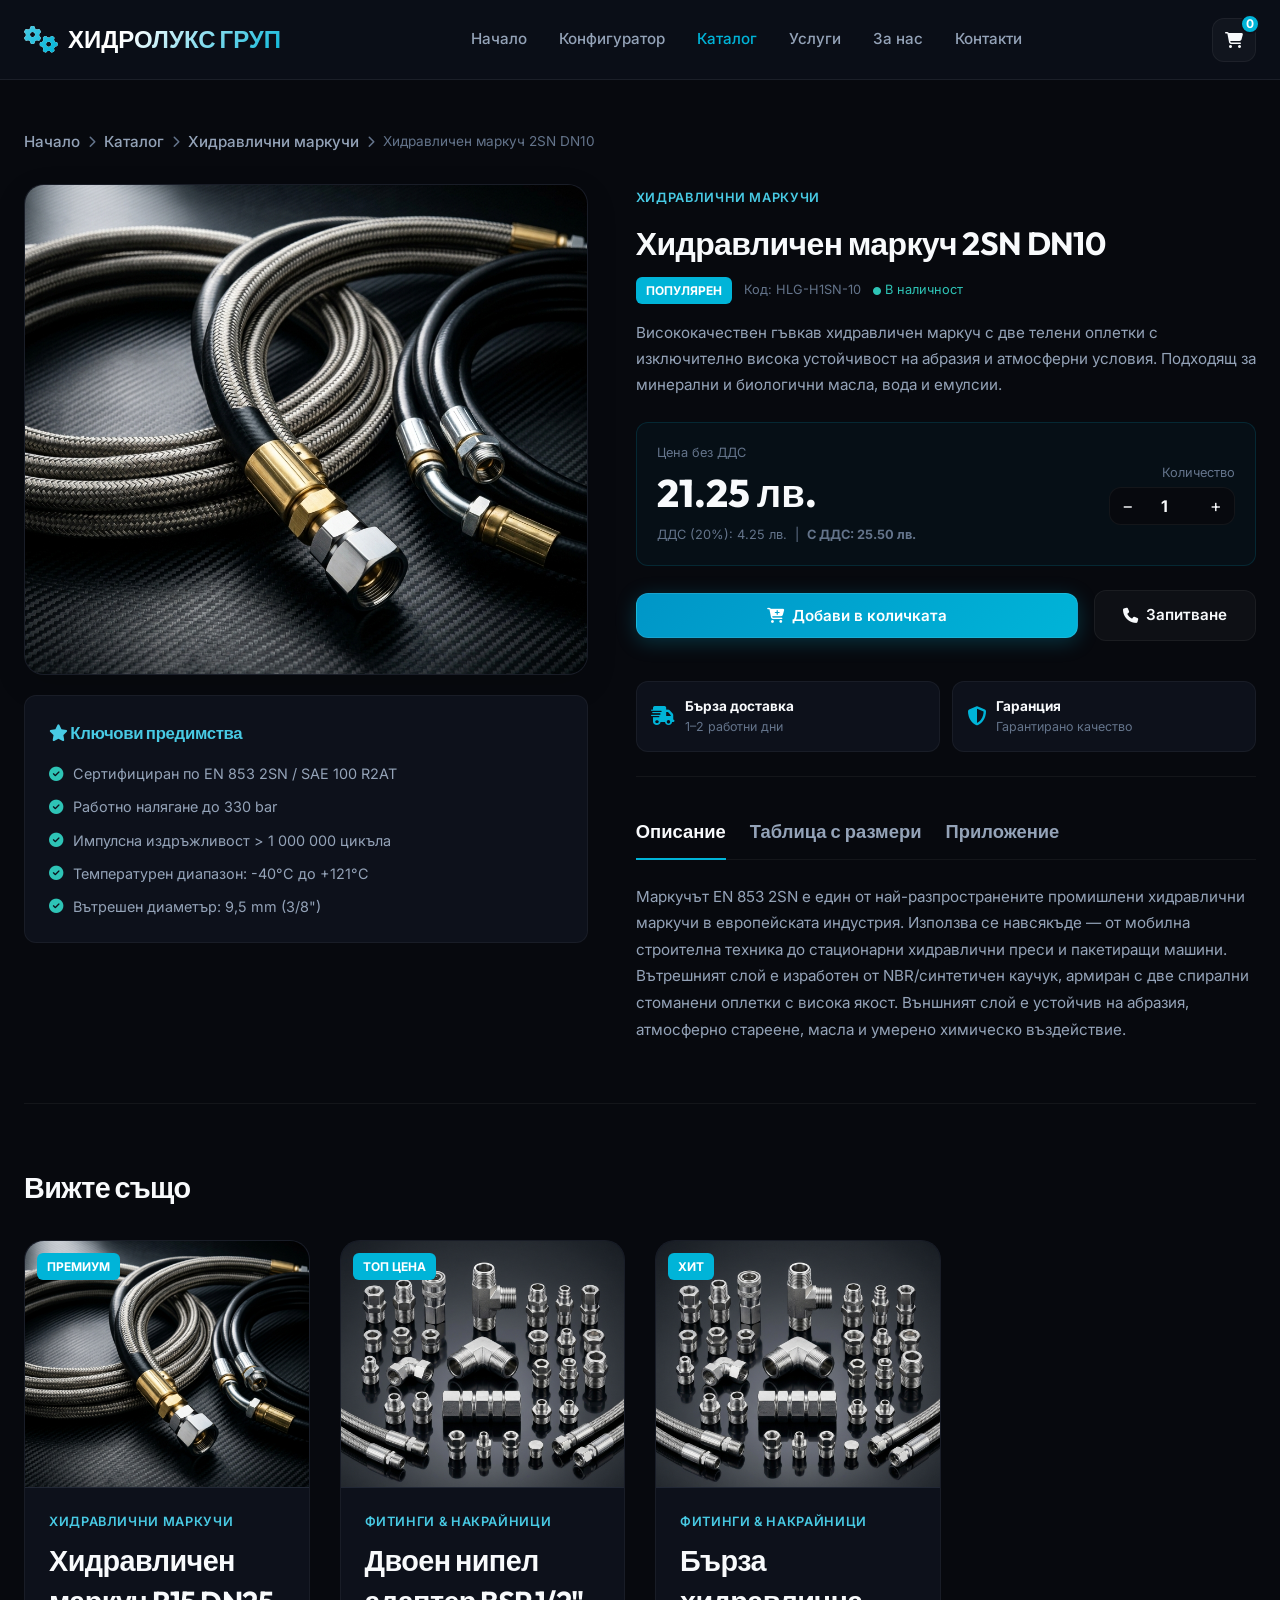
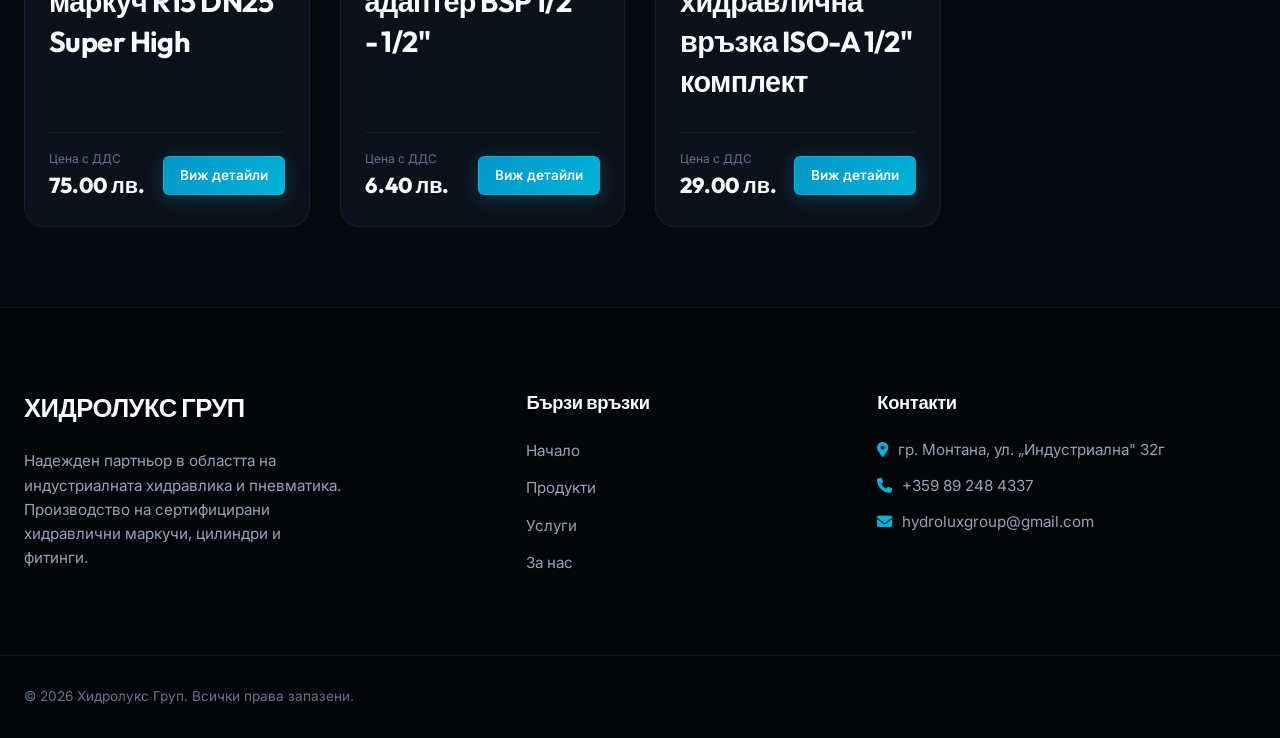
==== product-1.html @ 81173a2f "Initial commit - Hydrolux Group Dark Theme" ====
<!DOCTYPE html>
<html lang="bg">
<head>
  <meta charset="UTF-8">
  <meta name="viewport" content="width=device-width, initial-scale=1.0">
  <title>Хидравличен маркуч 2SN DN10 | Хидролукс Груп Монтана</title>
  <meta name="description" content="Висококачествен гъвкав хидравличен маркуч с две телени оплетки с изключително висока устойчивост на абразия и атмосферни условия. Подходящ за минерални и б">
  <link rel="stylesheet" href="https://cdnjs.cloudflare.com/ajax/libs/font-awesome/6.4.0/css/all.min.css">
  <link rel="stylesheet" href="style.css">
</head>
<body>

<!-- Header -->
<header id="main-header">
  <div class="container nav-container">
    <a href="index.html" class="logo">
      <i class="fa-solid fa-gears"></i>
      <span>ХИДРОЛУКС ГРУП</span>
    </a>
    <nav id="nav-links">
      
<a href="index.html">Начало</a>
<a href="index.html#configurator">Конфигуратор</a>
<a href="index.html#catalog" class="active">Каталог</a>
<a href="index.html#services">Услуги</a>
<a href="index.html#about">За нас</a>
<a href="index.html#contact">Контакти</a>

    </nav>
    <div class="nav-right">
      <a href="index.html#cart" class="cart-trigger" id="cart-btn" aria-label="Количка">
        <i class="fa-solid fa-cart-shopping"></i>
        <span class="cart-count" id="cart-count">0</span>
      </a>
      <div class="menu-toggle" id="menu-toggle"><i class="fa-solid fa-bars"></i></div>
    </div>
  </div>
</header>

<!-- Product Page -->
<main class="product-page-container">
  <div class="container">

    <!-- Breadcrumb -->
    <nav class="breadcrumb" aria-label="breadcrumb">
      <a href="index.html">Начало</a>
      <i class="fa-solid fa-chevron-right"></i>
      <a href="index.html#catalog">Каталог</a>
      <i class="fa-solid fa-chevron-right"></i>
      <a href="index.html#catalog">Хидравлични маркучи</a>
      <i class="fa-solid fa-chevron-right"></i>
      <span>Хидравличен маркуч 2SN DN10</span>
    </nav>

    <!-- Main product grid -->
    <div class="product-page-grid">

      <!-- LEFT: Gallery & Benefits -->
      <div class="product-gallery">
        <div class="product-gallery-main">
          <img src="assets/hoses.png" alt="Хидравличен маркуч 2SN DN10">
        </div>
        <div class="product-benefits">
          <h5><i class="fa-solid fa-star"></i> Ключови предимства</h5>
          <ul class="benefits-list">
            <li><i class="fa-solid fa-circle-check"></i> Сертифициран по EN 853 2SN / SAE 100 R2AT</li><li><i class="fa-solid fa-circle-check"></i> Работно налягане до 330 bar</li><li><i class="fa-solid fa-circle-check"></i> Импулсна издръжливост > 1 000 000 цикъла</li><li><i class="fa-solid fa-circle-check"></i> Температурен диапазон: -40°C до +121°C</li><li><i class="fa-solid fa-circle-check"></i> Вътрешен диаметър: 9,5 mm (3/8")</li>
          </ul>
        </div>
      </div>

      <!-- RIGHT: Info & Buy -->
      <div class="product-info-panel">
        <span class="product-category">Хидравлични маркучи</span>
        <h1 style="font-size:2rem; margin-top:8px; margin-bottom:8px;">Хидравличен маркуч 2SN DN10</h1>
        <div style="display:flex; align-items:center; gap:12px; margin-bottom:16px; flex-wrap:wrap;">
          <span class="product-tag" style="position:static;">Популярен</span>
          <span style="font-size:0.8rem; color:var(--text-muted);">Код: HLG-H1SN-10</span>
          <span style="font-size:0.8rem; color:var(--accent-success); display:flex; align-items:center; gap:4px;">
            <i class="fa-solid fa-circle" style="font-size:0.5rem;"></i> В наличност
          </span>
        </div>

        <p style="color:var(--text-secondary); font-size:0.95rem; line-height:1.7; margin-bottom:24px;">Висококачествен гъвкав хидравличен маркуч с две телени оплетки с изключително висока устойчивост на абразия и атмосферни условия. Подходящ за минерални и биологични масла, вода и емулсии.</p>

        <!-- Price block -->
        <div class="price-block">
          <div>
            <div style="font-size:0.8rem; color:var(--text-muted);">Цена без ДДС</div>
            <div style="font-size:2.4rem; font-family:var(--font-heading); font-weight:800;">21.25 лв.</div>
            <div style="font-size:0.8rem; color:var(--text-muted);">ДДС (20%): 4.25 лв. &nbsp;|&nbsp; <strong>С ДДС: 25.50 лв.</strong></div>
          </div>
          <div style="text-align:right;">
            <div style="font-size:0.8rem; color:var(--text-muted); margin-bottom:4px;">Количество</div>
            <div class="qty-control" style="display:flex; border:1px solid var(--border-color); border-radius:var(--radius-md); overflow:hidden; width:fit-content; margin-left:auto;">
              <span class="qty-btn" id="qty-minus" style="width:36px; height:36px; display:flex; align-items:center; justify-content:center; cursor:pointer; font-size:1.1rem;">−</span>
              <input type="number" id="page-qty-input" value="1" min="1" style="width:52px; text-align:center; border:none; outline:none; font-weight:700; font-size:1rem; background:transparent; color:var(--text-primary);">
              <span class="qty-btn" id="qty-plus" style="width:36px; height:36px; display:flex; align-items:center; justify-content:center; cursor:pointer; font-size:1.1rem;">+</span>
            </div>
          </div>
        </div>

        <!-- Buy buttons -->
        <div class="buy-actions">
          <button class="btn btn-primary" style="flex:1;" id="add-to-cart-btn">
            <i class="fa-solid fa-cart-plus"></i> Добави в количката
          </button>
          <a href="index.html#contact" class="btn btn-secondary">
            <i class="fa-solid fa-phone"></i> Запитване
          </a>
        </div>

        <!-- Delivery info -->
        <div style="display:grid; grid-template-columns:1fr 1fr; gap:12px; margin-bottom:24px;">
          <div style="background:var(--bg-secondary); border:1px solid var(--border-color); border-radius:var(--radius-md); padding:14px; display:flex; gap:10px; align-items:center;">
            <i class="fa-solid fa-truck-fast" style="color:var(--accent-primary); font-size:1.2rem;"></i>
            <div>
              <div style="font-weight:700; font-size:0.85rem;">Бърза доставка</div>
              <div style="font-size:0.78rem; color:var(--text-muted);">1–2 работни дни</div>
            </div>
          </div>
          <div style="background:var(--bg-secondary); border:1px solid var(--border-color); border-radius:var(--radius-md); padding:14px; display:flex; gap:10px; align-items:center;">
            <i class="fa-solid fa-shield-halved" style="color:var(--accent-primary); font-size:1.2rem;"></i>
            <div>
              <div style="font-weight:700; font-size:0.85rem;">Гаранция</div>
              <div style="font-size:0.78rem; color:var(--text-muted);">Гарантирано качество</div>
            </div>
          </div>
        </div>

        <!-- Tab section: Description / Dimensions / Compatibility -->
        <div class="product-tab-section">
          <div class="tab-headers">
            <span class="tab-header active" data-tab="desc">Описание</span>
            <span class="tab-header" data-tab="dims">Таблица с размери</span>
            <span class="tab-header" data-tab="compat">Приложение</span>
          </div>

          <div class="tab-panel" id="tab-desc">
            <p style="color:var(--text-secondary); font-size:0.95rem; line-height:1.75;">Маркучът EN 853 2SN е един от най-разпространените промишлени хидравлични маркучи в европейската индустрия. Използва се навсякъде — от мобилна строителна техника до стационарни хидравлични преси и пакетиращи машини. Вътрешният слой е изработен от NBR/синтетичен каучук, армиран с две спирални стоманени оплетки с висока якост. Външният слой е устойчив на абразия, атмосферно стареене, масла и умерено химическо въздействие.</p>
          </div>

          <div class="tab-panel" id="tab-dims" style="display:none;">
            <p style="color:var(--text-muted); font-size:0.85rem; margin-bottom:12px;">
              <i class="fa-solid fa-circle-info" style="color:var(--accent-primary);"></i>
              Кликнете върху ред от таблицата, за да го маркирате. Данните са съгласно стандартите на производителя.
            </p>
            <div class="tech-table-container">
              <table class="tech-table">
                <thead>
                  <tr><th>DN</th><th>Вътр. Ø (mm)</th><th>Външен Ø (mm)</th><th>Раб. налягане (bar)</th><th>Разруш. налягане (bar)</th><th>Ог. радиус (mm)</th><th>Тегло (kg/m)</th></tr>
                </thead>
                <tbody>
                  <tr><td>DN 6</td><td>6,4</td><td>14,2</td><td>275</td><td>1 100</td><td>100</td><td>0,28</td></tr><tr><td>DN 8</td><td>7,9</td><td>15,6</td><td>250</td><td>1 000</td><td>115</td><td>0,32</td></tr><tr><td>DN 10</td><td>9,5</td><td>17,4</td><td>330</td><td>1 320</td><td>130</td><td>0,38</td></tr><tr><td>DN 12</td><td>12,7</td><td>20,5</td><td>275</td><td>1 100</td><td>180</td><td>0,49</td></tr><tr><td>DN 16</td><td>15,9</td><td>24,4</td><td>215</td><td>860</td><td>240</td><td>0,63</td></tr><tr><td>DN 19</td><td>19,0</td><td>27,7</td><td>165</td><td>660</td><td>300</td><td>0,80</td></tr><tr><td>DN 25</td><td>25,4</td><td>34,9</td><td>130</td><td>520</td><td>420</td><td>1,14</td></tr>
                </tbody>
              </table>
            </div>
            <p style="font-size:0.8rem; color:var(--text-muted); margin-top:8px;">
              * Всички размери са номинални. При поръчки над стандартни размери, моля свържете се с нас.
            </p>
          </div>

          <div class="tab-panel" id="tab-compat" style="display:none;">
            <div style="display:grid; grid-template-columns:1fr 1fr; gap:16px;">
              <div style="background:var(--bg-secondary); border:1px solid var(--border-color); border-radius:var(--radius-md); padding:20px;">
                <h5 style="margin-bottom:12px; display:flex; align-items:center; gap:8px; color:var(--accent-secondary);">
                  <i class="fa-solid fa-industry"></i> Индустриално приложение
                </h5>
                <ul style="list-style:none; display:flex; flex-direction:column; gap:8px; font-size:0.85rem; color:var(--text-secondary);">
                  <li><i class="fa-solid fa-check" style="color:var(--accent-success); margin-right:6px;"></i> Хидравлични преси и щанци</li>
                  <li><i class="fa-solid fa-check" style="color:var(--accent-success); margin-right:6px;"></i> Строителна и земеделска техника</li>
                  <li><i class="fa-solid fa-check" style="color:var(--accent-success); margin-right:6px;"></i> Мобилни хидравлични агрегати</li>
                  <li><i class="fa-solid fa-check" style="color:var(--accent-success); margin-right:6px;"></i> Минна и сондажна техника</li>
                </ul>
              </div>
              <div style="background:var(--bg-secondary); border:1px solid var(--border-color); border-radius:var(--radius-md); padding:20px;">
                <h5 style="margin-bottom:12px; display:flex; align-items:center; gap:8px; color:var(--accent-secondary);">
                  <i class="fa-solid fa-flask"></i> Съвместими течности
                </h5>
                <ul style="list-style:none; display:flex; flex-direction:column; gap:8px; font-size:0.85rem; color:var(--text-secondary);">
                  <li><i class="fa-solid fa-check" style="color:var(--accent-success); margin-right:6px;"></i> Минерални масла (HLP, HM)</li>
                  <li><i class="fa-solid fa-check" style="color:var(--accent-success); margin-right:6px;"></i> Биологично разградими масла (HETG)</li>
                  <li><i class="fa-solid fa-check" style="color:var(--accent-success); margin-right:6px;"></i> Воден глицол (HFC)</li>
                  <li><i class="fa-solid fa-check" style="color:var(--accent-success); margin-right:6px;"></i> Водни емулсии (HFA, HFB)</li>
                </ul>
              </div>
            </div>
          </div>
        </div>
      </div>
    </div>

    <!-- Related Products -->
    <div class="related-products-section">
      <h3>Вижте също</h3>
      <div class="products-grid" style="grid-template-columns:repeat(auto-fill,minmax(280px,1fr));">
        
<div class="product-card">
  <div class="product-image-container">
    <img src="assets/hoses.png" alt="Хидравличен маркуч R15 DN25 Super High">
    <span class="product-tag">Премиум</span>
  </div>
  <div class="product-details">
    <span class="product-category">Хидравлични маркучи</span>
    <h3 class="product-title">Хидравличен маркуч R15 DN25 Super High</h3>
    <div class="product-footer">
      <div class="product-price-block">
        <span class="product-price-label">Цена с ДДС</span>
        <span class="product-price">75.00 лв.</span>
      </div>
      <a href="product-2.html" class="btn btn-primary btn-sm">Виж детайли</a>
    </div>
  </div>
</div>
<div class="product-card">
  <div class="product-image-container">
    <img src="assets/fittings.png" alt="Двоен нипел адаптер BSP 1/2" - 1/2"">
    <span class="product-tag">Топ цена</span>
  </div>
  <div class="product-details">
    <span class="product-category">Фитинги & Накрайници</span>
    <h3 class="product-title">Двоен нипел адаптер BSP 1/2" - 1/2"</h3>
    <div class="product-footer">
      <div class="product-price-block">
        <span class="product-price-label">Цена с ДДС</span>
        <span class="product-price">6.40 лв.</span>
      </div>
      <a href="product-7.html" class="btn btn-primary btn-sm">Виж детайли</a>
    </div>
  </div>
</div>
<div class="product-card">
  <div class="product-image-container">
    <img src="assets/fittings.png" alt="Бърза хидравлична връзка ISO-A 1/2" комплект">
    <span class="product-tag">Хит</span>
  </div>
  <div class="product-details">
    <span class="product-category">Фитинги & Накрайници</span>
    <h3 class="product-title">Бърза хидравлична връзка ISO-A 1/2" комплект</h3>
    <div class="product-footer">
      <div class="product-price-block">
        <span class="product-price-label">Цена с ДДС</span>
        <span class="product-price">29.00 лв.</span>
      </div>
      <a href="product-8.html" class="btn btn-primary btn-sm">Виж детайли</a>
    </div>
  </div>
</div>
      </div>
    </div>

  </div><!-- /container -->
</main>

<!-- Footer -->
<footer>
  <div class="container footer-grid">
    <div class="footer-brand">
      <h3>ХИДРОЛУКС ГРУП</h3>
      <p>Надежден партньор в областта на индустриалната хидравлика и пневматика. Производство на сертифицирани хидравлични маркучи, цилиндри и фитинги.</p>
    </div>
    <div class="footer-links">
      <h4>Бързи връзки</h4>
      <ul>
        <li><a href="index.html">Начало</a></li>
        <li><a href="index.html#catalog">Продукти</a></li>
        <li><a href="index.html#services">Услуги</a></li>
        <li><a href="index.html#about">За нас</a></li>
      </ul>
    </div>
    <div class="footer-contact">
      <h4>Контакти</h4>
      <ul>
        <li><i class="fa-solid fa-location-dot"></i> гр. Монтана, ул. „Индустриална" 32г</li>
        <li><i class="fa-solid fa-phone"></i> +359 89 248 4337</li>
        <li><i class="fa-solid fa-envelope"></i> hydroluxgroup@gmail.com</li>
      </ul>
    </div>
  </div>
  <div class="container footer-bottom">
    <p>&copy; 2026 Хидролукс Груп. Всички права запазени.</p>
  </div>
</footer>

<script>
  // Inline product data for this page
  var PAGE_PRODUCT = {"id": 1, "title": "Хидравличен маркуч 2SN DN10", "category": "hoses", "categoryName": "Хидравлични маркучи", "price": 25.5, "image": "assets/hoses.png", "specs": {"DN": "DN 6", "Вътр. Ø (mm)": "6,4", "Външен Ø (mm)": "14,2", "Раб. налягане (bar)": "275", "Разруш. налягане (bar)": "1 100", "Ог. радиус (mm)": "100", "Тегло (kg/m)": "0,28"}, "description": "Висококачествен гъвкав хидравличен маркуч с две телени оплетки с изключително висока устойчивост на абразия и атмосферни условия. Подходящ за минерални и биологични масла, вода и емулсии."};
</script>
<script src="product-page.js"></script>
<script>
  document.getElementById('add-to-cart-btn').addEventListener('click', function() {
    var qty = parseInt(document.getElementById('page-qty-input').value, 10) || 1;
    addPageProductToCart(PAGE_PRODUCT, qty);
  });
</script>
</body>
</html>
---- style.css ----
@import url('https://fonts.googleapis.com/css2?family=Inter:wght@300;400;500;600;700&family=Outfit:wght@400;500;600;700;800&display=swap');

:root {
    /* Color Palette */
    --bg-primary: #07090e;
    --bg-secondary: #0d111b;
    --bg-tertiary: #151b2a;
    --bg-darker: #040508;
    
    --accent-primary: #00b4d8;
    --accent-secondary: #48cae4;
    --accent-hover: #0096c7;
    --accent-glow: rgba(0, 180, 216, 0.3);
    --accent-neon: #00f0ff;
    
    --accent-amber: #ffb703;
    --accent-amber-glow: rgba(255, 183, 3, 0.2);
    --accent-success: #2ec4b6;
    --accent-success-glow: rgba(46, 196, 182, 0.2);
    --accent-danger: #e63946;
    
    --text-primary: #f8fafc;
    --text-secondary: #94a3b8;
    --text-muted: #64748b;
    --text-dark: #0f172a;
    
    --border-color: rgba(255, 255, 255, 0.05);
    --border-highlight: rgba(0, 180, 216, 0.15);
    --border-amber-highlight: rgba(255, 183, 3, 0.25);
    
    --glass-bg: rgba(13, 17, 27, 0.75);
    --glass-border: rgba(255, 255, 255, 0.07);
    --glass-shadow: 0 8px 32px 0 rgba(0, 0, 0, 0.37);
    
    --radius-sm: 6px;
    --radius-md: 12px;
    --radius-lg: 20px;
    --radius-full: 9999px;
    
    --transition-fast: 0.2s cubic-bezier(0.4, 0, 0.2, 1);
    --transition-normal: 0.3s cubic-bezier(0.4, 0, 0.2, 1);
    --transition-slow: 0.5s cubic-bezier(0.4, 0, 0.2, 1);
    
    --font-heading: 'Outfit', sans-serif;
    --font-body: 'Inter', sans-serif;
}

/* Base Styles */
* {
    margin: 0;
    padding: 0;
    box-sizing: border-box;
    scroll-behavior: smooth;
}

body {
    background-color: var(--bg-primary);
    color: var(--text-primary);
    font-family: var(--font-body);
    line-height: 1.6;
    overflow-x: hidden;
}

.glowing-element {
    animation: pulseGlow 3s infinite;
}

/* Product Page & Tech Table Styles */
.product-page-container {
    padding-top: 130px;
    padding-bottom: 80px;
}

.breadcrumb {
    display: flex;
    align-items: center;
    gap: 8px;
    font-size: 0.85rem;
    color: var(--text-muted);
    margin-bottom: 30px;
}

.breadcrumb a:hover {
    color: var(--accent-primary);
}

.breadcrumb i {
    font-size: 0.75rem;
}

.product-page-grid {
    display: grid;
    grid-template-columns: 1fr 1.1fr;
    gap: 48px;
    margin-bottom: 60px;
}

.product-gallery {
    position: sticky;
    top: 110px;
    height: fit-content;
}

.product-gallery-main {
    border-radius: var(--radius-lg);
    border: 1px solid var(--border-color);
    overflow: hidden;
    aspect-ratio: 1.15;
    background: var(--bg-secondary);
    margin-bottom: 20px;
    box-shadow: 0 10px 30px rgba(0,0,0,0.15);
}

.product-gallery-main img {
    width: 100%;
    height: 100%;
    object-fit: cover;
}

.product-benefits {
    background: var(--bg-secondary);
    border: 1px solid var(--border-color);
    border-radius: var(--radius-md);
    padding: 24px;
}

.product-benefits h5 {
    font-size: 1.05rem;
    margin-bottom: 16px;
    color: var(--accent-secondary);
}

.benefits-list {
    list-style: none;
    display: flex;
    flex-direction: column;
    gap: 10px;
}

.benefits-list li {
    font-size: 0.9rem;
    color: var(--text-secondary);
    display: flex;
    align-items: center;
    gap: 10px;
}

.benefits-list li i {
    color: var(--accent-success);
}

.product-info-panel h2 {
    font-size: 2.2rem;
    margin-bottom: 12px;
}

.product-info-panel .price-block {
    background: rgba(0, 180, 216, 0.04);
    border: 1px solid var(--border-highlight);
    border-radius: var(--radius-md);
    padding: 20px;
    margin: 24px 0;
    display: flex;
    justify-content: space-between;
    align-items: center;
}

.buy-actions {
    display: flex;
    gap: 16px;
    align-items: center;
    margin-bottom: 40px;
}

.product-tab-section {
    border-top: 1px solid var(--border-color);
    padding-top: 40px;
}

.tab-headers {
    display: flex;
    gap: 24px;
    border-bottom: 1px solid var(--border-color);
    padding-bottom: 12px;
    margin-bottom: 24px;
}

.tab-header {
    font-size: 1.15rem;
    font-family: var(--font-heading);
    font-weight: 700;
    cursor: pointer;
    position: relative;
    color: var(--text-secondary);
}

.tab-header.active {
    color: var(--text-primary);
}

.tab-header.active::after {
    content: '';
    position: absolute;
    bottom: -13px;
    left: 0;
    width: 100%;
    height: 2px;
    background: var(--accent-primary);
}

.tech-table-container {
    overflow-x: auto;
    background: var(--bg-secondary);
    border: 1px solid var(--border-color);
    border-radius: var(--radius-md);
    margin: 24px 0;
}

.tech-table {
    width: 100%;
    border-collapse: collapse;
    font-size: 0.9rem;
    text-align: left;
}

.tech-table th, .tech-table td {
    padding: 14px 18px;
    border-bottom: 1px solid var(--border-color);
}

.tech-table th {
    background: rgba(255,255,255,0.02);
    font-weight: 600;
    color: var(--accent-secondary);
}

.tech-table tr:last-child td {
    border-bottom: none;
}

.tech-table tr:hover td {
    background: rgba(255,255,255,0.01);
}

.tech-table tr.selected td {
    background: rgba(0, 180, 216, 0.05);
    color: var(--text-primary);
}

.related-products-section {
    border-top: 1px solid var(--border-color);
    padding-top: 60px;
    margin-top: 60px;
}

.related-products-section h3 {
    font-size: 1.8rem;
    margin-bottom: 30px;
}

@media (max-width: 992px) {
    .product-page-grid {
        grid-template-columns: 1fr;
        gap: 40px;
    }
    .product-gallery {
        position: static;
    }
}

h1, h2, h3, h4, h5, h6 {
    font-family: var(--font-heading);
    font-weight: 700;
    letter-spacing: -0.02em;
    color: var(--text-primary);
}

a {
    color: inherit;
    text-decoration: none;
    transition: var(--transition-fast);
}

input, select, textarea, button {
    font-family: inherit;
    color: inherit;
    background: transparent;
    border: none;
    outline: none;
}

/* Custom Scrollbar */
::-webkit-scrollbar {
    width: 8px;
    height: 8px;
}
::-webkit-scrollbar-track {
    background: var(--bg-primary);
}
::-webkit-scrollbar-thumb {
    background: var(--bg-tertiary);
    border-radius: var(--radius-full);
    border: 2px solid var(--bg-primary);
}
::-webkit-scrollbar-thumb:hover {
    background: var(--accent-primary);
}

/* Layout Utilities */
.container {
    width: 100%;
    max-width: 1280px;
    margin: 0 auto;
    padding: 0 24px;
}

.section-padding {
    padding: 100px 0;
}

@media (max-width: 768px) {
    .section-padding {
        padding: 60px 0;
    }
}

.gradient-text {
    background: linear-gradient(135deg, #ffffff 30%, var(--accent-secondary) 100%);
    -webkit-background-clip: text;
    -webkit-text-fill-color: transparent;
}

.cyan-glow-text {
    text-shadow: 0 0 15px rgba(0, 180, 216, 0.4);
}

/* Buttons */
.btn {
    display: inline-flex;
    align-items: center;
    justify-content: center;
    gap: 8px;
    padding: 12px 28px;
    font-weight: 600;
    font-size: 0.95rem;
    border-radius: var(--radius-md);
    cursor: pointer;
    transition: var(--transition-normal);
    position: relative;
    overflow: hidden;
}

.btn-primary {
    background: linear-gradient(135deg, var(--accent-hover) 0%, var(--accent-primary) 100%);
    color: white;
    box-shadow: 0 4px 20px rgba(0, 180, 216, 0.25);
    border: 1px solid rgba(255, 255, 255, 0.1);
}

.btn-primary::before {
    content: '';
    position: absolute;
    top: 0;
    left: -100%;
    width: 100%;
    height: 100%;
    background: linear-gradient(90deg, transparent, rgba(255, 255, 255, 0.2), transparent);
    transition: 0.5s;
}

.btn-primary:hover::before {
    left: 100%;
}

.btn-primary:hover {
    transform: translateY(-2px);
    box-shadow: 0 6px 25px var(--accent-glow);
    background: linear-gradient(135deg, var(--accent-primary) 0%, var(--accent-secondary) 100%);
}

.btn-secondary {
    background: rgba(255, 255, 255, 0.03);
    color: var(--text-primary);
    border: 1px solid var(--border-color);
}

.btn-secondary:hover {
    background: rgba(255, 255, 255, 0.07);
    border-color: var(--accent-primary);
    transform: translateY(-2px);
}

.btn-accent {
    background: linear-gradient(135deg, #f39c12 0%, var(--accent-amber) 100%);
    color: var(--bg-primary);
    box-shadow: 0 4px 20px var(--accent-amber-glow);
    font-weight: 700;
}

.btn-accent:hover {
    transform: translateY(-2px);
    box-shadow: 0 6px 25px rgba(255, 183, 3, 0.35);
    filter: brightness(1.1);
}

.btn-sm {
    padding: 8px 16px;
    font-size: 0.85rem;
    border-radius: var(--radius-sm);
}

.btn-icon-only {
    padding: 10px;
    border-radius: var(--radius-md);
}

/* Header & Navigation */
header {
    position: fixed;
    top: 0;
    left: 0;
    width: 100%;
    height: 80px;
    z-index: 100;
    background: var(--glass-bg);
    backdrop-filter: blur(12px);
    -webkit-backdrop-filter: blur(12px);
    border-bottom: 1px solid var(--glass-border);
    display: flex;
    align-items: center;
    transition: var(--transition-normal);
}

header.scrolled {
    height: 70px;
    background: rgba(4, 5, 8, 0.95);
    box-shadow: 0 10px 30px rgba(0,0,0,0.5);
}

.nav-container {
    display: flex;
    align-items: center;
    justify-content: space-between;
    width: 100%;
}

.logo {
    display: flex;
    align-items: center;
    gap: 10px;
    font-family: var(--font-heading);
    font-size: 1.5rem;
    font-weight: 800;
    background: linear-gradient(135deg, #ffffff 40%, var(--accent-primary) 100%);
    -webkit-background-clip: text;
    -webkit-text-fill-color: transparent;
}

.logo i {
    font-size: 1.7rem;
    background: linear-gradient(135deg, var(--accent-secondary) 0%, var(--accent-primary) 100%);
    -webkit-background-clip: text;
    -webkit-text-fill-color: transparent;
}

nav {
    display: flex;
    align-items: center;
    gap: 32px;
}

nav a {
    font-weight: 500;
    font-size: 0.95rem;
    color: var(--text-secondary);
}

nav a:hover, nav a.active {
    color: var(--accent-primary);
}

.nav-right {
    display: flex;
    align-items: center;
    gap: 20px;
}

.cart-trigger {
    position: relative;
    background: rgba(255, 255, 255, 0.03);
    border: 1px solid var(--border-color);
    width: 44px;
    height: 44px;
    border-radius: var(--radius-md);
    display: flex;
    align-items: center;
    justify-content: center;
    cursor: pointer;
    transition: var(--transition-fast);
}

.cart-trigger:hover {
    border-color: var(--accent-primary);
    background: rgba(0, 180, 216, 0.05);
    color: var(--accent-primary);
}

.cart-count {
    position: absolute;
    top: -5px;
    right: -5px;
    background: var(--accent-primary);
    color: white;
    font-size: 0.75rem;
    font-weight: 700;
    width: 20px;
    height: 20px;
    border-radius: var(--radius-full);
    display: flex;
    align-items: center;
    justify-content: center;
    border: 2px solid var(--bg-secondary);
}

.menu-toggle {
    display: none;
    font-size: 1.5rem;
    cursor: pointer;
}

/* Hero Section */
.hero {
    position: relative;
    padding-top: 160px;
    padding-bottom: 120px;
    min-height: 95vh;
    display: flex;
    align-items: center;
    overflow: hidden;
}

.hero::after {
    content: '';
    position: absolute;
    bottom: 0;
    left: 0;
    width: 100%;
    height: 150px;
    background: linear-gradient(to top, var(--bg-primary) 0%, transparent 100%);
    pointer-events: none;
}

.hero-grid {
    display: grid;
    grid-template-columns: 1.1fr 0.9fr;
    gap: 48px;
    align-items: center;
}

.hero-content {
    z-index: 10;
}

.badge-new {
    display: inline-flex;
    align-items: center;
    gap: 6px;
    background: rgba(0, 180, 216, 0.1);
    color: var(--accent-primary);
    border: 1px solid var(--border-highlight);
    padding: 6px 16px;
    border-radius: var(--radius-full);
    font-size: 0.85rem;
    font-weight: 600;
    margin-bottom: 24px;
    text-transform: uppercase;
    letter-spacing: 0.05em;
}

.hero h1 {
    font-size: 3.5rem;
    line-height: 1.15;
    margin-bottom: 24px;
}

.hero p {
    font-size: 1.15rem;
    color: var(--text-secondary);
    margin-bottom: 40px;
    max-width: 580px;
}

.hero-actions {
    display: flex;
    gap: 16px;
    flex-wrap: wrap;
}

.hero-stats {
    display: flex;
    gap: 40px;
    margin-top: 56px;
    border-top: 1px solid var(--border-color);
    padding-top: 32px;
}

.stat-item h3 {
    font-size: 2rem;
    color: var(--accent-primary);
    margin-bottom: 4px;
}

.stat-item p {
    font-size: 0.9rem;
    color: var(--text-muted);
    margin: 0;
}

.hero-visual {
    position: relative;
    display: flex;
    justify-content: center;
    align-items: center;
}

.hero-image-wrapper {
    position: relative;
    width: 100%;
    max-width: 500px;
    aspect-ratio: 1;
    border-radius: var(--radius-lg);
    overflow: hidden;
    border: 1px solid var(--border-highlight);
    box-shadow: 0 20px 40px rgba(0, 0, 0, 0.4), 0 0 40px rgba(0, 180, 216, 0.15);
}

.hero-image-wrapper img {
    width: 100%;
    height: 100%;
    object-fit: cover;
    transform: scale(1.02);
    transition: var(--transition-slow);
}

.hero-image-wrapper:hover img {
    transform: scale(1.08);
}

.hero-bg-glow {
    position: absolute;
    width: 120%;
    height: 120%;
    background: radial-gradient(circle, rgba(0, 180, 216, 0.12) 0%, transparent 60%);
    filter: blur(40px);
    z-index: -1;
    pointer-events: none;
}

@media (max-width: 992px) {
    .hero-grid {
        grid-template-columns: 1fr;
        gap: 60px;
        text-align: center;
    }
    .hero h1 {
        font-size: 2.8rem;
    }
    .hero p {
        margin: 0 auto 40px auto;
    }
    .hero-actions {
        justify-content: center;
    }
    .hero-stats {
        justify-content: center;
        gap: 30px;
    }
}

/* Custom Configurator Section */
.configurator {
    background: var(--bg-secondary);
    border-top: 1px solid var(--border-color);
    border-bottom: 1px solid var(--border-color);
    position: relative;
}

.section-header {
    text-align: center;
    max-width: 700px;
    margin: 0 auto 60px auto;
}

.section-header h2 {
    font-size: 2.5rem;
    margin-bottom: 16px;
}

.section-header p {
    color: var(--text-secondary);
    font-size: 1.05rem;
}

.config-container {
    display: grid;
    grid-template-columns: 1.2fr 0.8fr;
    gap: 40px;
}

.config-builder {
    background: var(--bg-tertiary);
    border: 1px solid var(--border-color);
    border-radius: var(--radius-lg);
    padding: 32px;
}

.config-steps-progress {
    display: flex;
    justify-content: space-between;
    margin-bottom: 40px;
    position: relative;
}

.config-steps-progress::before {
    content: '';
    position: absolute;
    top: 15px;
    left: 0;
    width: 100%;
    height: 2px;
    background: var(--border-color);
    z-index: 1;
}

.progress-line {
    position: absolute;
    top: 15px;
    left: 0;
    width: 0%;
    height: 2px;
    background: var(--accent-primary);
    z-index: 2;
    transition: var(--transition-normal);
}

.step-indicator {
    width: 32px;
    height: 32px;
    border-radius: var(--radius-full);
    background: var(--bg-tertiary);
    border: 2px solid var(--border-color);
    display: flex;
    align-items: center;
    justify-content: center;
    font-size: 0.85rem;
    font-weight: 700;
    z-index: 3;
    transition: var(--transition-normal);
}

.step-indicator.active {
    border-color: var(--accent-primary);
    background: var(--accent-primary);
    color: var(--bg-primary);
    box-shadow: 0 0 15px rgba(0, 180, 216, 0.4);
}

.step-indicator.completed {
    border-color: var(--accent-success);
    background: var(--accent-success);
    color: var(--bg-primary);
}

.config-step-panel {
    display: none;
}

.config-step-panel.active {
    display: block;
    animation: fadeIn 0.4s var(--transition-fast);
}

@keyframes fadeIn {
    from { opacity: 0; transform: translateY(10px); }
    to { opacity: 1; transform: translateY(0); }
}

.config-step-panel h3 {
    font-size: 1.3rem;
    margin-bottom: 20px;
    display: flex;
    align-items: center;
    gap: 10px;
    border-bottom: 1px solid var(--border-color);
    padding-bottom: 12px;
}

.config-step-panel h3 i {
    color: var(--accent-primary);
}

.grid-select {
    display: grid;
    grid-template-columns: repeat(auto-fill, minmax(180px, 1fr));
    gap: 16px;
}

.grid-card-option {
    background: rgba(255, 255, 255, 0.02);
    border: 1px solid var(--border-color);
    border-radius: var(--radius-md);
    padding: 20px;
    cursor: pointer;
    text-align: center;
    transition: var(--transition-normal);
}

.grid-card-option:hover {
    border-color: var(--accent-primary);
    background: rgba(0, 180, 216, 0.03);
}

.grid-card-option.selected {
    border-color: var(--accent-primary);
    background: rgba(0, 180, 216, 0.08);
    box-shadow: 0 0 20px rgba(0, 180, 216, 0.15);
}

.grid-card-option i {
    font-size: 2rem;
    margin-bottom: 12px;
    color: var(--text-secondary);
    transition: var(--transition-fast);
}

.grid-card-option:hover i, .grid-card-option.selected i {
    color: var(--accent-primary);
    transform: scale(1.1);
}

.grid-card-option .option-title {
    font-weight: 600;
    margin-bottom: 4px;
    font-size: 0.95rem;
}

.grid-card-option .option-subtitle {
    font-size: 0.8rem;
    color: var(--text-muted);
}

.input-slider-wrapper {
    margin-top: 30px;
}

.slider-labels {
    display: flex;
    justify-content: space-between;
    font-weight: 600;
    margin-bottom: 12px;
}

.slider-control {
    -webkit-appearance: none;
    appearance: none;
    width: 100%;
    height: 8px;
    border-radius: var(--radius-full);
    background: var(--bg-primary);
    outline: none;
    margin-bottom: 24px;
}

.slider-control::-webkit-slider-thumb {
    -webkit-appearance: none;
    appearance: none;
    width: 24px;
    height: 24px;
    border-radius: var(--radius-full);
    background: var(--accent-primary);
    cursor: pointer;
    box-shadow: 0 0 10px rgba(0, 180, 216, 0.5);
    transition: var(--transition-fast);
}

.slider-control::-webkit-slider-thumb:hover {
    transform: scale(1.15);
    background: var(--accent-secondary);
}

.length-input-container {
    display: flex;
    align-items: center;
    gap: 16px;
}

.length-number-input {
    background: var(--bg-primary);
    border: 1px solid var(--border-color);
    padding: 12px 16px;
    border-radius: var(--radius-md);
    width: 100px;
    font-size: 1.1rem;
    font-weight: 700;
    text-align: center;
}

.length-unit {
    font-size: 1.1rem;
    font-weight: 600;
    color: var(--text-secondary);
}

.config-nav {
    display: flex;
    justify-content: space-between;
    margin-top: 40px;
    border-top: 1px solid var(--border-color);
    padding-top: 24px;
}

/* Configurator Live Preview Summary */
.config-preview-panel {
    background: var(--bg-tertiary);
    border: 1px solid var(--border-highlight);
    border-radius: var(--radius-lg);
    padding: 32px;
    position: sticky;
    top: 110px;
    height: fit-content;
    box-shadow: 0 10px 30px rgba(0, 0, 0, 0.2);
}

.config-preview-panel h3 {
    font-size: 1.4rem;
    margin-bottom: 24px;
    border-bottom: 1px solid var(--border-color);
    padding-bottom: 12px;
}

.config-summary-items {
    display: flex;
    flex-direction: column;
    gap: 16px;
    margin-bottom: 32px;
}

.summary-row {
    display: flex;
    justify-content: space-between;
    font-size: 0.95rem;
    padding-bottom: 12px;
    border-bottom: 1px dashed var(--border-color);
}

.summary-label {
    color: var(--text-secondary);
    font-weight: 500;
}

.summary-value {
    font-weight: 600;
    color: var(--text-primary);
}

.config-live-price {
    background: rgba(0, 180, 216, 0.04);
    border: 1px solid rgba(0, 180, 216, 0.15);
    border-radius: var(--radius-md);
    padding: 20px;
    text-align: center;
    margin-bottom: 24px;
}

.price-label {
    font-size: 0.85rem;
    color: var(--accent-secondary);
    text-transform: uppercase;
    letter-spacing: 0.05em;
    font-weight: 600;
    margin-bottom: 6px;
}

.price-value-container {
    display: flex;
    justify-content: center;
    align-items: baseline;
    gap: 6px;
}

.price-amount {
    font-size: 2.2rem;
    font-family: var(--font-heading);
    font-weight: 800;
    color: var(--text-primary);
}

.price-vat-tag {
    font-size: 0.8rem;
    color: var(--text-muted);
}

@media (max-width: 992px) {
    .config-container {
        grid-template-columns: 1fr;
    }
    .config-preview-panel {
        position: static;
    }
}

/* Catalog / Store Section */
.store {
    background: var(--bg-primary);
}

.filter-bar {
    background: var(--bg-secondary);
    border: 1px solid var(--border-color);
    border-radius: var(--radius-lg);
    padding: 24px;
    margin-bottom: 40px;
    display: flex;
    flex-wrap: wrap;
    gap: 24px;
    align-items: center;
    justify-content: space-between;
}

.category-nav {
    display: flex;
    gap: 8px;
    overflow-x: auto;
    padding-bottom: 4px;
    max-width: 100%;
}

.category-nav::-webkit-scrollbar {
    height: 4px;
}

.category-pill {
    white-space: nowrap;
    padding: 8px 18px;
    background: rgba(255, 255, 255, 0.02);
    border: 1px solid var(--border-color);
    border-radius: var(--radius-full);
    font-size: 0.9rem;
    font-weight: 500;
    cursor: pointer;
    transition: var(--transition-fast);
}

.category-pill:hover, .category-pill.active {
    background: var(--accent-primary);
    border-color: var(--accent-primary);
    color: white;
    box-shadow: 0 4px 12px var(--accent-glow);
}

.search-filter-controls {
    display: flex;
    gap: 16px;
    align-items: center;
    flex-wrap: wrap;
    width: 100%;
    margin-top: 16px;
    padding-top: 16px;
    border-top: 1px solid var(--border-color);
}

.search-input-wrapper {
    position: relative;
    flex-grow: 1;
    min-width: 260px;
}

.search-input-wrapper i {
    position: absolute;
    left: 16px;
    top: 50%;
    transform: translateY(-50%);
    color: var(--text-muted);
}

.search-control {
    width: 100%;
    background: var(--bg-primary);
    border: 1px solid var(--border-color);
    border-radius: var(--radius-md);
    padding: 12px 16px 12px 44px;
    font-size: 0.95rem;
    transition: var(--transition-fast);
}

.search-control:focus {
    border-color: var(--accent-primary);
    box-shadow: 0 0 10px rgba(0, 180, 216, 0.15);
}

.sort-select-wrapper select {
    background: var(--bg-primary);
    border: 1px solid var(--border-color);
    border-radius: var(--radius-md);
    padding: 12px 16px;
    font-size: 0.95rem;
    cursor: pointer;
    min-width: 180px;
    transition: var(--transition-fast);
}

.sort-select-wrapper select:focus {
    border-color: var(--accent-primary);
}

.price-range-filter {
    display: flex;
    align-items: center;
    gap: 12px;
    background: var(--bg-primary);
    border: 1px solid var(--border-color);
    padding: 6px 16px;
    border-radius: var(--radius-md);
    font-size: 0.9rem;
    color: var(--text-secondary);
}

.price-range-filter input {
    width: 120px;
}

/* Products Grid */
.products-grid {
    display: grid;
    grid-template-columns: repeat(auto-fill, minmax(280px, 1fr));
    gap: 30px;
}

.product-card {
    background: var(--bg-secondary);
    border: 1px solid var(--border-color);
    border-radius: var(--radius-lg);
    overflow: hidden;
    transition: var(--transition-normal);
    display: flex;
    flex-direction: column;
    height: 100%;
    cursor: pointer;
}

.product-card:hover {
    transform: translateY(-5px);
    border-color: var(--accent-primary);
    box-shadow: 0 12px 30px rgba(0, 0, 0, 0.4), 0 0 20px rgba(0, 180, 216, 0.05);
}

.product-image-container {
    position: relative;
    aspect-ratio: 1.15;
    background: var(--bg-tertiary);
    overflow: hidden;
    border-bottom: 1px solid var(--border-color);
}

.product-image-container img {
    width: 100%;
    height: 100%;
    object-fit: cover;
    transition: var(--transition-slow);
}

.product-card:hover .product-image-container img {
    transform: scale(1.06);
}

.product-tag {
    position: absolute;
    top: 12px;
    left: 12px;
    background: var(--accent-primary);
    color: white;
    font-size: 0.75rem;
    font-weight: 700;
    padding: 4px 10px;
    border-radius: var(--radius-sm);
    text-transform: uppercase;
}

.product-tag.stock-out {
    background: var(--text-muted);
}

.product-details {
    padding: 24px;
    display: flex;
    flex-direction: column;
    flex-grow: 1;
}

.product-category {
    font-size: 0.8rem;
    color: var(--accent-secondary);
    text-transform: uppercase;
    font-weight: 600;
    margin-bottom: 8px;
    letter-spacing: 0.05em;
}

.product-title {
    font-size: 1.15rem;
    font-weight: 700;
    margin-bottom: 12px;
    line-height: 1.4;
}

.product-specs {
    display: grid;
    grid-template-columns: repeat(2, 1fr);
    gap: 8px;
    margin-bottom: 20px;
}

.spec-line {
    font-size: 0.8rem;
    color: var(--text-secondary);
    display: flex;
    align-items: center;
    gap: 6px;
}

.spec-line i {
    color: var(--accent-primary);
    font-size: 0.85rem;
}

.product-footer {
    display: flex;
    align-items: center;
    justify-content: space-between;
    margin-top: auto;
    border-top: 1px solid var(--border-color);
    padding-top: 16px;
}

.product-price-block {
    display: flex;
    flex-direction: column;
}

.product-price-label {
    font-size: 0.75rem;
    color: var(--text-muted);
}

.product-price {
    font-size: 1.35rem;
    font-family: var(--font-heading);
    font-weight: 800;
    color: var(--text-primary);
}

/* Services Section */
.services {
    background: var(--bg-secondary);
    border-top: 1px solid var(--border-color);
    border-bottom: 1px solid var(--border-color);
}

.services-grid {
    display: grid;
    grid-template-columns: repeat(auto-fit, minmax(320px, 1fr));
    gap: 30px;
}

.service-card {
    background: var(--bg-tertiary);
    border: 1px solid var(--border-color);
    border-radius: var(--radius-lg);
    padding: 40px;
    transition: var(--transition-normal);
    position: relative;
    overflow: hidden;
}

.service-card::before {
    content: '';
    position: absolute;
    top: 0;
    left: 0;
    width: 4px;
    height: 100%;
    background: var(--accent-primary);
    transform: scaleY(0);
    transition: var(--transition-normal);
    transform-origin: bottom;
}

.service-card:hover {
    transform: translateY(-5px);
    border-color: var(--border-highlight);
    box-shadow: 0 10px 30px rgba(0, 0, 0, 0.2);
}

.service-card:hover::before {
    transform: scaleY(1);
}

.service-icon {
    width: 60px;
    height: 60px;
    background: rgba(0, 180, 216, 0.08);
    border: 1px solid var(--border-highlight);
    border-radius: var(--radius-md);
    display: flex;
    align-items: center;
    justify-content: center;
    font-size: 1.6rem;
    color: var(--accent-primary);
    margin-bottom: 24px;
    transition: var(--transition-normal);
}

.service-card:hover .service-icon {
    background: var(--accent-primary);
    color: white;
    box-shadow: 0 0 20px var(--accent-glow);
}

.service-card h3 {
    font-size: 1.4rem;
    margin-bottom: 16px;
}

.service-card p {
    color: var(--text-secondary);
    font-size: 0.95rem;
    margin-bottom: 24px;
}

.service-features-list {
    list-style: none;
    display: flex;
    flex-direction: column;
    gap: 8px;
}

.service-features-list li {
    font-size: 0.85rem;
    color: var(--text-muted);
    display: flex;
    align-items: center;
    gap: 8px;
}

.service-features-list li i {
    color: var(--accent-primary);
    font-size: 0.8rem;
}

/* About Us Section */
.about-grid {
    display: grid;
    grid-template-columns: 1fr 1.1fr;
    gap: 60px;
    align-items: center;
}

.about-features {
    display: grid;
    grid-template-columns: repeat(2, 1fr);
    gap: 24px;
    margin-top: 32px;
}

.about-feat-item {
    background: var(--bg-secondary);
    border: 1px solid var(--border-color);
    padding: 24px;
    border-radius: var(--radius-md);
    transition: var(--transition-normal);
}

.about-feat-item:hover {
    border-color: var(--accent-primary);
    background: var(--bg-tertiary);
}

.about-feat-item i {
    font-size: 1.6rem;
    color: var(--accent-primary);
    margin-bottom: 16px;
}

.about-feat-item h4 {
    margin-bottom: 8px;
}

.about-feat-item p {
    font-size: 0.85rem;
    color: var(--text-secondary);
    margin: 0;
}

.about-visual {
    position: relative;
    display: flex;
    justify-content: center;
}

.about-img-box {
    position: relative;
    border-radius: var(--radius-lg);
    border: 1px solid var(--border-highlight);
    overflow: hidden;
    aspect-ratio: 1.1;
    width: 100%;
    max-width: 500px;
}

.about-img-box img {
    width: 100%;
    height: 100%;
    object-fit: cover;
}

.about-img-badge {
    position: absolute;
    bottom: 24px;
    left: 24px;
    background: var(--glass-bg);
    border: 1px solid var(--glass-border);
    backdrop-filter: blur(12px);
    -webkit-backdrop-filter: blur(12px);
    padding: 16px 24px;
    border-radius: var(--radius-md);
    display: flex;
    align-items: center;
    gap: 16px;
    box-shadow: var(--glass-shadow);
}

.about-img-badge h3 {
    font-size: 2.2rem;
    color: var(--accent-primary);
    line-height: 1;
}

.about-img-badge p {
    font-size: 0.8rem;
    color: var(--text-secondary);
    line-height: 1.3;
    margin: 0;
}

@media (max-width: 992px) {
    .about-grid {
        grid-template-columns: 1fr;
        gap: 48px;
    }
}

/* Contact Section & Map Mockup */
.contact {
    background: var(--bg-secondary);
    border-top: 1px solid var(--border-color);
}

.contact-grid {
    display: grid;
    grid-template-columns: 0.9fr 1.1fr;
    gap: 48px;
}

.contact-info-cards {
    display: flex;
    flex-direction: column;
    gap: 20px;
}

.contact-card {
    background: var(--bg-tertiary);
    border: 1px solid var(--border-color);
    border-radius: var(--radius-md);
    padding: 24px;
    display: flex;
    gap: 20px;
    align-items: flex-start;
    transition: var(--transition-normal);
}

.contact-card:hover {
    border-color: var(--accent-primary);
}

.contact-icon {
    width: 48px;
    height: 48px;
    background: rgba(0, 180, 216, 0.08);
    border: 1px solid var(--border-highlight);
    border-radius: var(--radius-sm);
    display: flex;
    align-items: center;
    justify-content: center;
    color: var(--accent-primary);
    font-size: 1.25rem;
    flex-shrink: 0;
}

.contact-card h4 {
    font-size: 1.1rem;
    margin-bottom: 6px;
}

.contact-card p, .contact-card a {
    font-size: 0.95rem;
    color: var(--text-secondary);
}

.contact-card a:hover {
    color: var(--accent-primary);
}

.map-container {
    background: var(--bg-tertiary);
    border: 1px solid var(--border-color);
    border-radius: var(--radius-lg);
    padding: 16px;
    height: 420px;
    position: relative;
    overflow: hidden;
}

.interactive-map-mock {
    width: 100%;
    height: 100%;
    background-color: #0b0f19;
    border-radius: var(--radius-md);
    position: relative;
    overflow: hidden;
    background-image: 
        radial-gradient(#141d33 1px, transparent 1px),
        radial-gradient(#141d33 1px, transparent 1px);
    background-size: 20px 20px;
    background-position: 0 0, 10px 10px;
}

.map-street {
    position: absolute;
    background: rgba(255, 255, 255, 0.03);
    border: 1px solid rgba(255, 255, 255, 0.05);
}

.street-h {
    height: 30px;
    width: 120%;
    left: -10%;
    transform: rotate(-5deg);
}

.street-v {
    width: 30px;
    height: 120%;
    top: -10%;
    left: 45%;
    transform: rotate(15deg);
}

.map-marker {
    position: absolute;
    top: 48%;
    left: 48%;
    transform: translate(-50%, -50%);
    cursor: pointer;
    z-index: 10;
}

.map-pin {
    color: var(--accent-primary);
    font-size: 2.2rem;
    filter: drop-shadow(0 0 10px var(--accent-primary));
    animation: bounce 2s infinite;
}

@keyframes bounce {
    0%, 100% { transform: translateY(0); }
    50% { transform: translateY(-8px); }
}

.map-pulse {
    position: absolute;
    width: 40px;
    height: 40px;
    background: rgba(0, 180, 216, 0.25);
    border-radius: var(--radius-full);
    top: 50%;
    left: 50%;
    transform: translate(-50%, -50%) scale(0);
    z-index: -1;
    animation: pulse 2s infinite;
}

@keyframes pulse {
    0% { transform: translate(-50%, -50%) scale(0); opacity: 1; }
    100% { transform: translate(-50%, -50%) scale(2); opacity: 0; }
}

.map-tooltip {
    position: absolute;
    bottom: 24px;
    left: 24px;
    right: 24px;
    background: rgba(7, 9, 14, 0.85);
    border: 1px solid var(--border-highlight);
    backdrop-filter: blur(12px);
    -webkit-backdrop-filter: blur(12px);
    padding: 16px;
    border-radius: var(--radius-md);
    box-shadow: var(--glass-shadow);
    z-index: 12;
}

.map-tooltip h5 {
    color: var(--accent-primary);
    font-size: 1rem;
    margin-bottom: 4px;
}

.map-tooltip p {
    font-size: 0.8rem;
    color: var(--text-secondary);
    margin: 0;
}

@media (max-width: 992px) {
    .contact-grid {
        grid-template-columns: 1fr;
    }
}

/* Footer Section */
footer {
    background: var(--bg-darker);
    border-top: 1px solid var(--border-color);
    padding: 80px 0 30px 0;
}

.footer-grid {
    display: grid;
    grid-template-columns: 1.2fr 0.8fr 1fr;
    gap: 48px;
    margin-bottom: 60px;
}

.footer-brand h3 {
    font-size: 1.6rem;
    margin-bottom: 20px;
}

.footer-brand p {
    color: var(--text-secondary);
    font-size: 0.95rem;
    margin-bottom: 24px;
    max-width: 320px;
}

.social-links {
    display: flex;
    gap: 12px;
}

.social-btn {
    width: 40px;
    height: 40px;
    border-radius: var(--radius-md);
    background: rgba(255, 255, 255, 0.02);
    border: 1px solid var(--border-color);
    display: flex;
    align-items: center;
    justify-content: center;
    transition: var(--transition-fast);
}

.social-btn:hover {
    background: var(--accent-primary);
    color: white;
    border-color: var(--accent-primary);
}

.footer-links h4 {
    font-size: 1.15rem;
    margin-bottom: 20px;
    color: var(--text-primary);
}

.footer-links ul {
    list-style: none;
    display: flex;
    flex-direction: column;
    gap: 12px;
}

.footer-links a {
    color: var(--text-secondary);
    font-size: 0.95rem;
}

.footer-links a:hover {
    color: var(--accent-primary);
    padding-left: 4px;
}

.footer-contact h4 {
    font-size: 1.15rem;
    margin-bottom: 20px;
}

.footer-contact ul {
    list-style: none;
    display: flex;
    flex-direction: column;
    gap: 12px;
    color: var(--text-secondary);
    font-size: 0.95rem;
}

.footer-contact li {
    display: flex;
    align-items: flex-start;
    gap: 10px;
}

.footer-contact li i {
    color: var(--accent-primary);
    margin-top: 4px;
}

.footer-bottom {
    border-top: 1px solid var(--border-color);
    padding-top: 30px;
    display: flex;
    justify-content: space-between;
    align-items: center;
    flex-wrap: wrap;
    gap: 20px;
}

.footer-bottom p {
    font-size: 0.85rem;
    color: var(--text-muted);
}

.admin-trigger-btn {
    font-size: 0.8rem;
    color: var(--text-muted);
    background: transparent;
    border: 1px solid var(--border-color);
    padding: 6px 12px;
    border-radius: var(--radius-sm);
    cursor: pointer;
    transition: var(--transition-fast);
}

.admin-trigger-btn:hover {
    color: var(--accent-primary);
    border-color: var(--accent-primary);
    background: rgba(0, 180, 216, 0.05);
}

@media (max-width: 768px) {
    .footer-grid {
        grid-template-columns: 1fr;
        gap: 40px;
    }
    .footer-bottom {
        flex-direction: column;
        text-align: center;
    }
}

/* Sidebar Shopping Cart Panel */
.sidebar-panel-overlay {
    position: fixed;
    top: 0;
    left: 0;
    width: 100%;
    height: 100%;
    background: rgba(0,0,0,0.6);
    backdrop-filter: blur(4px);
    z-index: 200;
    opacity: 0;
    pointer-events: none;
    transition: var(--transition-normal);
}

.sidebar-panel-overlay.active {
    opacity: 1;
    pointer-events: all;
}

.sidebar-panel {
    position: fixed;
    top: 0;
    right: -450px;
    width: 100%;
    max-width: 450px;
    height: 100%;
    background: var(--bg-secondary);
    border-left: 1px solid var(--border-color);
    z-index: 201;
    display: flex;
    flex-direction: column;
    transition: var(--transition-normal);
    box-shadow: -10px 0 30px rgba(0,0,0,0.5);
}

.sidebar-panel.active {
    right: 0;
}

.panel-header {
    padding: 24px;
    border-bottom: 1px solid var(--border-color);
    display: flex;
    align-items: center;
    justify-content: space-between;
}

.panel-title {
    font-size: 1.3rem;
    font-family: var(--font-heading);
    font-weight: 700;
    display: flex;
    align-items: center;
    gap: 10px;
}

.panel-title i {
    color: var(--accent-primary);
}

.panel-close {
    font-size: 1.25rem;
    cursor: pointer;
    color: var(--text-muted);
    transition: var(--transition-fast);
}

.panel-close:hover {
    color: var(--accent-primary);
}

.cart-items-container {
    flex-grow: 1;
    overflow-y: auto;
    padding: 24px;
    display: flex;
    flex-direction: column;
    gap: 20px;
}

.empty-cart-message {
    text-align: center;
    color: var(--text-muted);
    margin: auto 0;
    padding: 40px;
}

.empty-cart-message i {
    font-size: 3rem;
    margin-bottom: 16px;
    color: var(--border-color);
}

.cart-item {
    display: grid;
    grid-template-columns: 80px 1fr;
    gap: 16px;
    background: var(--bg-tertiary);
    border: 1px solid var(--border-color);
    padding: 16px;
    border-radius: var(--radius-md);
    position: relative;
}

.cart-item-image {
    width: 80px;
    height: 80px;
    border-radius: var(--radius-sm);
    overflow: hidden;
    background: var(--bg-secondary);
}

.cart-item-image img {
    width: 100%;
    height: 100%;
    object-fit: cover;
}

.cart-item-details {
    display: flex;
    flex-direction: column;
    justify-content: space-between;
}

.cart-item-title {
    font-size: 0.95rem;
    font-weight: 700;
    color: var(--text-primary);
    padding-right: 20px;
}

.cart-item-specs {
    font-size: 0.8rem;
    color: var(--text-muted);
    margin-top: 4px;
    line-height: 1.3;
}

.cart-item-footer {
    display: flex;
    justify-content: space-between;
    align-items: center;
    margin-top: 12px;
}

.qty-control {
    display: flex;
    align-items: center;
    border: 1px solid var(--border-color);
    background: var(--bg-primary);
    border-radius: var(--radius-sm);
    overflow: hidden;
}

.qty-btn {
    width: 28px;
    height: 28px;
    display: flex;
    align-items: center;
    justify-content: center;
    font-size: 0.8rem;
    cursor: pointer;
    transition: var(--transition-fast);
}

.qty-btn:hover {
    background: var(--bg-tertiary);
    color: var(--accent-primary);
}

.qty-number {
    width: 32px;
    text-align: center;
    font-size: 0.85rem;
    font-weight: 700;
}

.cart-item-price {
    font-weight: 700;
    font-size: 1.05rem;
}

.cart-item-remove {
    position: absolute;
    top: 12px;
    right: 12px;
    font-size: 0.9rem;
    color: var(--text-muted);
    cursor: pointer;
    transition: var(--transition-fast);
}

.cart-item-remove:hover {
    color: var(--accent-danger);
}

.panel-footer {
    padding: 24px;
    border-top: 1px solid var(--border-color);
    background: var(--bg-secondary);
}

.cart-summary {
    display: flex;
    flex-direction: column;
    gap: 12px;
    margin-bottom: 24px;
}

.cart-summary-row {
    display: flex;
    justify-content: space-between;
    font-size: 0.95rem;
}

.cart-summary-row.total {
    border-top: 1px solid var(--border-color);
    padding-top: 12px;
    font-size: 1.25rem;
    font-family: var(--font-heading);
    font-weight: 800;
}

/* Modals & Overlays (Detail & Checkout & Admin) */
.modal-overlay {
    position: fixed;
    top: 0;
    left: 0;
    width: 100%;
    height: 100%;
    background: rgba(4, 5, 8, 0.8);
    backdrop-filter: blur(12px);
    -webkit-backdrop-filter: blur(12px);
    z-index: 300;
    opacity: 0;
    pointer-events: none;
    transition: var(--transition-normal);
    display: flex;
    align-items: center;
    justify-content: center;
    padding: 20px;
    overflow-y: auto;
}

.modal-overlay.active {
    opacity: 1;
    pointer-events: all;
}

.modal-box {
    background: var(--bg-secondary);
    border: 1px solid var(--glass-border);
    border-radius: var(--radius-lg);
    width: 100%;
    max-width: 750px;
    box-shadow: 0 20px 50px rgba(0,0,0,0.6);
    overflow: hidden;
    position: relative;
    transform: scale(0.95);
    transition: var(--transition-normal);
    max-height: 90vh;
    display: flex;
    flex-direction: column;
}

.modal-overlay.active .modal-box {
    transform: scale(1);
}

.modal-header {
    padding: 20px 24px;
    border-bottom: 1px solid var(--border-color);
    display: flex;
    align-items: center;
    justify-content: space-between;
}

.modal-body {
    padding: 24px;
    overflow-y: auto;
    flex-grow: 1;
}

/* Product Detail Specifics */
.detail-grid {
    display: grid;
    grid-template-columns: 1fr 1fr;
    gap: 32px;
}

.detail-image-box {
    border-radius: var(--radius-md);
    overflow: hidden;
    border: 1px solid var(--border-color);
    aspect-ratio: 1.1;
    background: var(--bg-tertiary);
}

.detail-image-box img {
    width: 100%;
    height: 100%;
    object-fit: cover;
}

.detail-title {
    font-size: 1.6rem;
    margin-bottom: 12px;
}

.detail-category {
    font-size: 0.8rem;
    color: var(--accent-primary);
    text-transform: uppercase;
    font-weight: 600;
    letter-spacing: 0.05em;
    margin-bottom: 6px;
}

.detail-desc {
    color: var(--text-secondary);
    font-size: 0.9rem;
    margin-bottom: 24px;
}

.detail-tech-specs {
    background: var(--bg-tertiary);
    border: 1px solid var(--border-color);
    border-radius: var(--radius-md);
    padding: 16px;
    margin-bottom: 24px;
}

.detail-tech-specs h5 {
    font-size: 0.95rem;
    margin-bottom: 12px;
    border-bottom: 1px dashed var(--border-color);
    padding-bottom: 8px;
}

.tech-spec-row {
    display: flex;
    justify-content: space-between;
    font-size: 0.85rem;
    padding: 4px 0;
}

.tech-spec-label {
    color: var(--text-muted);
}

.tech-spec-val {
    font-weight: 500;
}

.detail-buy-row {
    display: flex;
    align-items: center;
    gap: 16px;
}

@media (max-width: 600px) {
    .detail-grid {
        grid-template-columns: 1fr;
        gap: 24px;
    }
}

/* Checkout Form Layout */
.checkout-modal {
    max-width: 900px;
}

.checkout-grid {
    display: grid;
    grid-template-columns: 1.2fr 0.8fr;
    gap: 32px;
}

.checkout-form {
    display: flex;
    flex-direction: column;
    gap: 24px;
}

.form-group {
    display: flex;
    flex-direction: column;
    gap: 8px;
}

.form-row-2 {
    display: grid;
    grid-template-columns: 1fr 1fr;
    gap: 16px;
}

.form-group label {
    font-size: 0.85rem;
    font-weight: 600;
    color: var(--text-secondary);
}

.form-control {
    background: var(--bg-tertiary);
    border: 1px solid var(--border-color);
    padding: 12px 16px;
    border-radius: var(--radius-md);
    font-size: 0.95rem;
    transition: var(--transition-fast);
}

.form-control:focus {
    border-color: var(--accent-primary);
    box-shadow: 0 0 10px rgba(0, 180, 216, 0.15);
}

.radio-group {
    display: flex;
    flex-direction: column;
    gap: 10px;
}

.radio-option {
    background: var(--bg-tertiary);
    border: 1px solid var(--border-color);
    border-radius: var(--radius-md);
    padding: 14px 16px;
    display: flex;
    align-items: center;
    gap: 12px;
    cursor: pointer;
    transition: var(--transition-fast);
}

.radio-option:hover {
    border-color: var(--accent-primary);
}

.radio-option.selected {
    border-color: var(--accent-primary);
    background: rgba(0, 180, 216, 0.03);
}

.radio-option input {
    accent-color: var(--accent-primary);
    width: 18px;
    height: 18px;
}

.radio-option-text {
    display: flex;
    flex-direction: column;
}

.radio-title {
    font-size: 0.95rem;
    font-weight: 700;
}

.radio-desc {
    font-size: 0.8rem;
    color: var(--text-muted);
}

.checkbox-option {
    display: flex;
    align-items: center;
    gap: 10px;
    cursor: pointer;
    font-size: 0.9rem;
    color: var(--text-secondary);
}

.checkbox-option input {
    accent-color: var(--accent-primary);
    width: 16px;
    height: 16px;
}

.checkout-summary-box {
    background: var(--bg-tertiary);
    border: 1px solid var(--border-color);
    border-radius: var(--radius-md);
    padding: 24px;
    height: fit-content;
}

.checkout-summary-box h4 {
    font-size: 1.15rem;
    margin-bottom: 16px;
    border-bottom: 1px solid var(--border-color);
    padding-bottom: 8px;
}

.checkout-products-list {
    display: flex;
    flex-direction: column;
    gap: 12px;
    max-height: 200px;
    overflow-y: auto;
    margin-bottom: 20px;
    border-bottom: 1px solid var(--border-color);
    padding-bottom: 16px;
}

.checkout-summary-item {
    display: flex;
    justify-content: space-between;
    font-size: 0.85rem;
    color: var(--text-secondary);
}

@media (max-width: 768px) {
    .checkout-grid {
        grid-template-columns: 1fr;
    }
}

/* Success State Styles */
.success-screen {
    text-align: center;
    padding: 40px 20px;
}

.success-icon {
    width: 80px;
    height: 80px;
    background: rgba(46, 196, 182, 0.1);
    border: 2px solid var(--accent-success);
    color: var(--accent-success);
    font-size: 2.5rem;
    border-radius: var(--radius-full);
    display: flex;
    align-items: center;
    justify-content: center;
    margin: 0 auto 24px auto;
    box-shadow: 0 0 20px rgba(46, 196, 182, 0.2);
}

.success-screen h3 {
    font-size: 1.8rem;
    margin-bottom: 12px;
}

.success-screen p {
    color: var(--text-secondary);
    margin-bottom: 32px;
    font-size: 1.05rem;
}

.invoice-preview-card {
    background: var(--bg-tertiary);
    border: 1px solid var(--border-color);
    border-radius: var(--radius-md);
    padding: 24px;
    max-width: 480px;
    margin: 0 auto 32px auto;
    text-align: left;
    font-family: monospace;
}

.invoice-header {
    border-bottom: 1px dashed var(--border-color);
    padding-bottom: 12px;
    margin-bottom: 12px;
    display: flex;
    justify-content: space-between;
    font-size: 0.8rem;
    color: var(--text-muted);
}

.invoice-item-row {
    display: flex;
    justify-content: space-between;
    font-size: 0.85rem;
    margin-bottom: 6px;
}

.invoice-total-row {
    border-top: 1px dashed var(--border-color);
    padding-top: 12px;
    margin-top: 12px;
    display: flex;
    justify-content: space-between;
    font-weight: 700;
    font-size: 1rem;
}

/* Admin Panel Specifics */
.admin-modal {
    max-width: 850px;
}

.admin-grid {
    display: flex;
    flex-direction: column;
    gap: 24px;
}

.admin-stats-cards {
    display: grid;
    grid-template-columns: repeat(3, 1fr);
    gap: 16px;
}

.admin-stat-card {
    background: var(--bg-tertiary);
    border: 1px solid var(--border-color);
    border-radius: var(--radius-md);
    padding: 16px 20px;
}

.admin-stat-card .label {
    font-size: 0.8rem;
    color: var(--text-muted);
}

.admin-stat-card .val {
    font-size: 1.6rem;
    font-weight: 700;
    color: var(--accent-primary);
}

.admin-table-wrapper {
    background: var(--bg-tertiary);
    border: 1px solid var(--border-color);
    border-radius: var(--radius-md);
    overflow: hidden;
}

.admin-table {
    width: 100%;
    border-collapse: collapse;
    font-size: 0.85rem;
    text-align: left;
}

.admin-table th, .admin-table td {
    padding: 12px 16px;
    border-bottom: 1px solid var(--border-color);
}

.admin-table th {
    background: rgba(255,255,255,0.02);
    font-weight: 600;
    color: var(--text-muted);
}

.admin-table tr:hover td {
    background: rgba(255,255,255,0.01);
}

.status-badge {
    padding: 4px 8px;
    border-radius: var(--radius-sm);
    font-size: 0.75rem;
    font-weight: 600;
    display: inline-block;
}

.status-pending {
    background: rgba(255, 183, 3, 0.15);
    color: var(--accent-amber);
}

.status-processed {
    background: rgba(0, 180, 216, 0.15);
    color: var(--accent-primary);
}

.status-shipped {
    background: rgba(46, 196, 182, 0.15);
    color: var(--accent-success);
}

.status-cancelled {
    background: rgba(230, 57, 70, 0.15);
    color: var(--accent-danger);
}

.admin-action-btn {
    background: rgba(255,255,255,0.03);
    border: 1px solid var(--border-color);
    padding: 4px 8px;
    border-radius: var(--radius-sm);
    cursor: pointer;
    font-size: 0.75rem;
    transition: var(--transition-fast);
}

.admin-action-btn:hover {
    border-color: var(--accent-primary);
    color: var(--accent-primary);
}

@media (max-width: 600px) {
    .admin-stats-cards {
        grid-template-columns: 1fr;
    }
}

/* Animations */
@keyframes pulseGlow {
    0% { box-shadow: 0 0 10px rgba(0, 180, 216, 0.2); }
    50% { box-shadow: 0 0 25px rgba(0, 180, 216, 0.5); }
    100% { box-shadow: 0 0 10px rgba(0, 180, 216, 0.2); }
}

.glowing-element {
    animation: pulseGlow 3s infinite;
}

/* Premium Mobile Screen Optimization Overrides */
@media (max-width: 600px) {
    .product-page-container {
        padding-top: 100px;
    }
    .product-info-panel .price-block {
        flex-direction: column;
        align-items: flex-start;
        gap: 16px;
        padding: 16px;
    }
    .product-info-panel .price-block > div:last-child {
        text-align: left !important;
        margin-left: 0 !important;
        width: 100%;
    }
    .product-info-panel .price-block .qty-control {
        margin-left: 0 !important;
        margin-top: 4px;
    }
    .buy-actions {
        flex-direction: column;
        align-items: stretch;
        gap: 12px;
        margin-bottom: 24px;
    }
    .buy-actions .btn {
        width: 100%;
        padding: 14px 20px;
    }
    .product-info-panel div[style*="display:grid"], 
    .product-info-panel div[style*="display: grid"],
    #tab-compat div[style*="display:grid"],
    #tab-compat div[style*="display: grid"] {
        grid-template-columns: 1fr !important;
        gap: 12px !important;
    }
    .tab-headers {
        gap: 16px;
        overflow-x: auto;
        padding-bottom: 8px;
        white-space: nowrap;
        -webkit-overflow-scrolling: touch;
    }
    .tab-header {
        font-size: 1rem;
    }
    .tech-table-container {
        margin: 16px 0;
        border-radius: var(--radius-sm);
    }
}
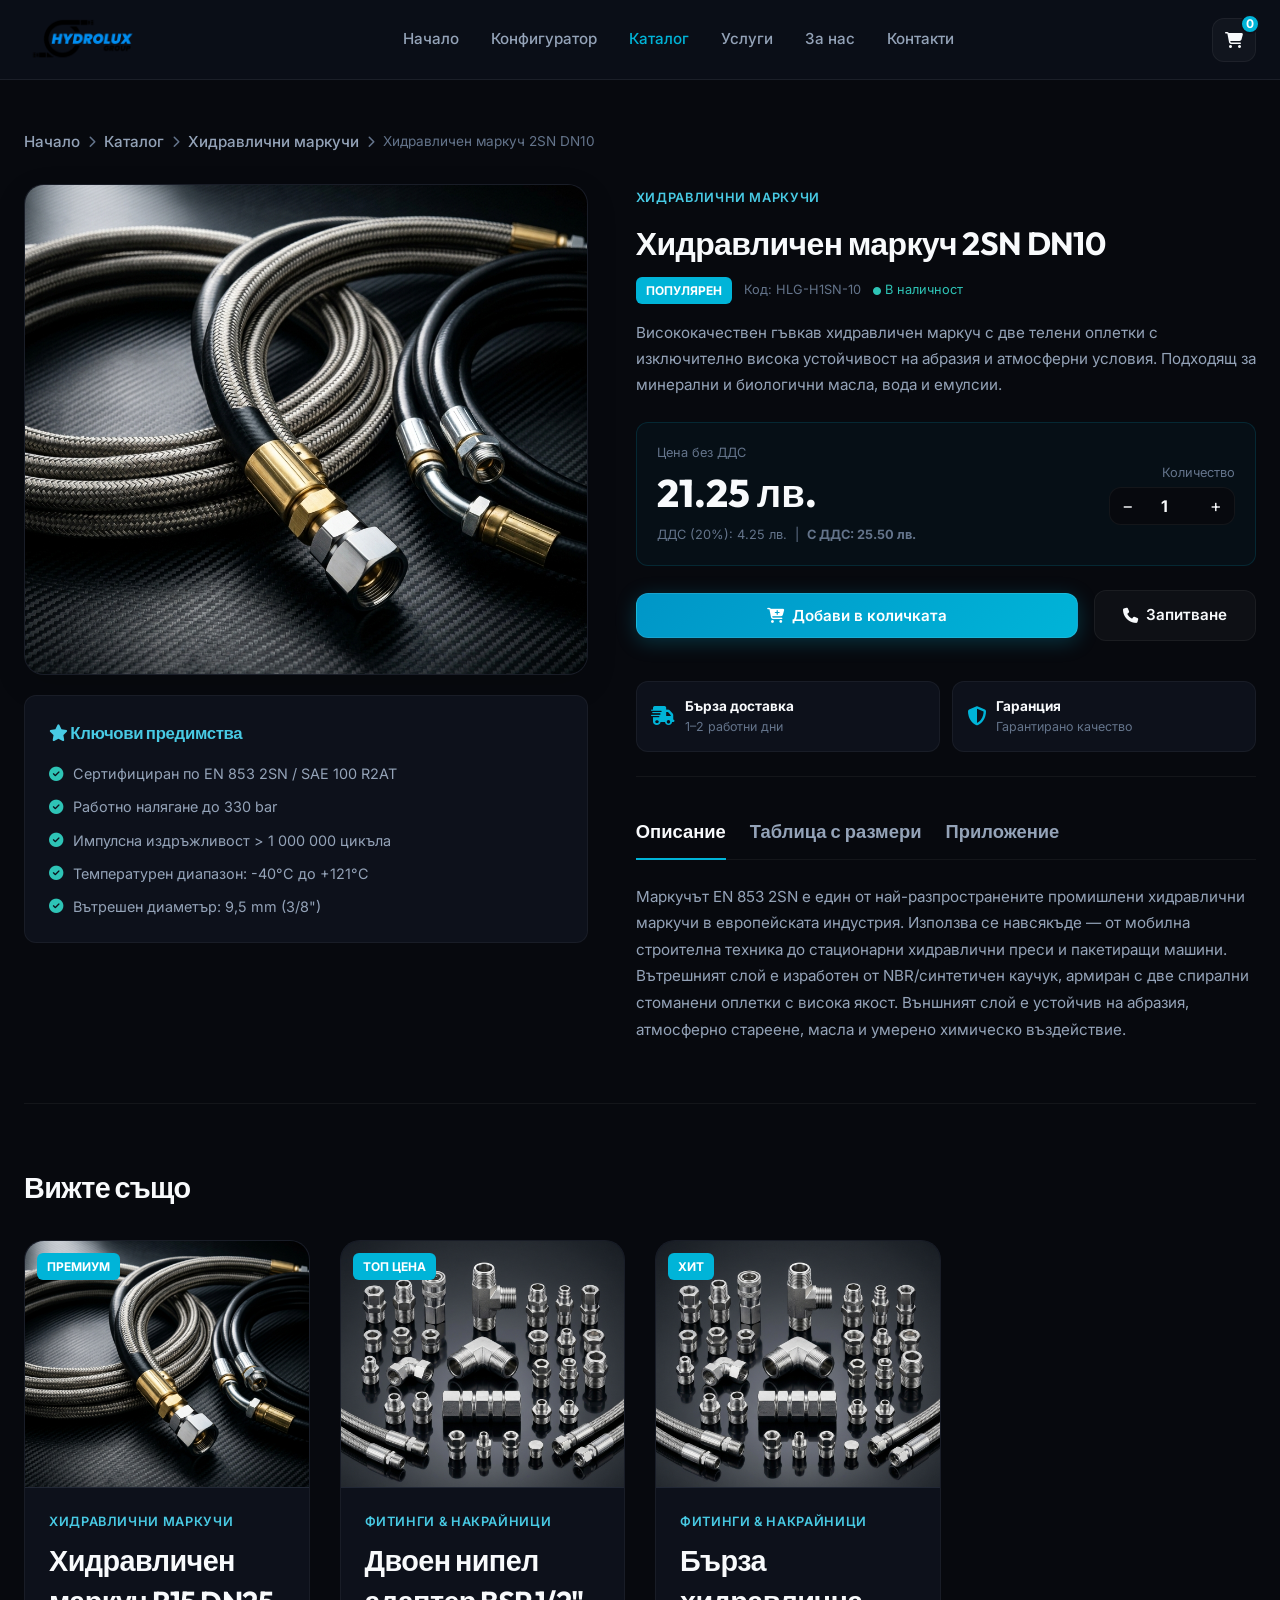
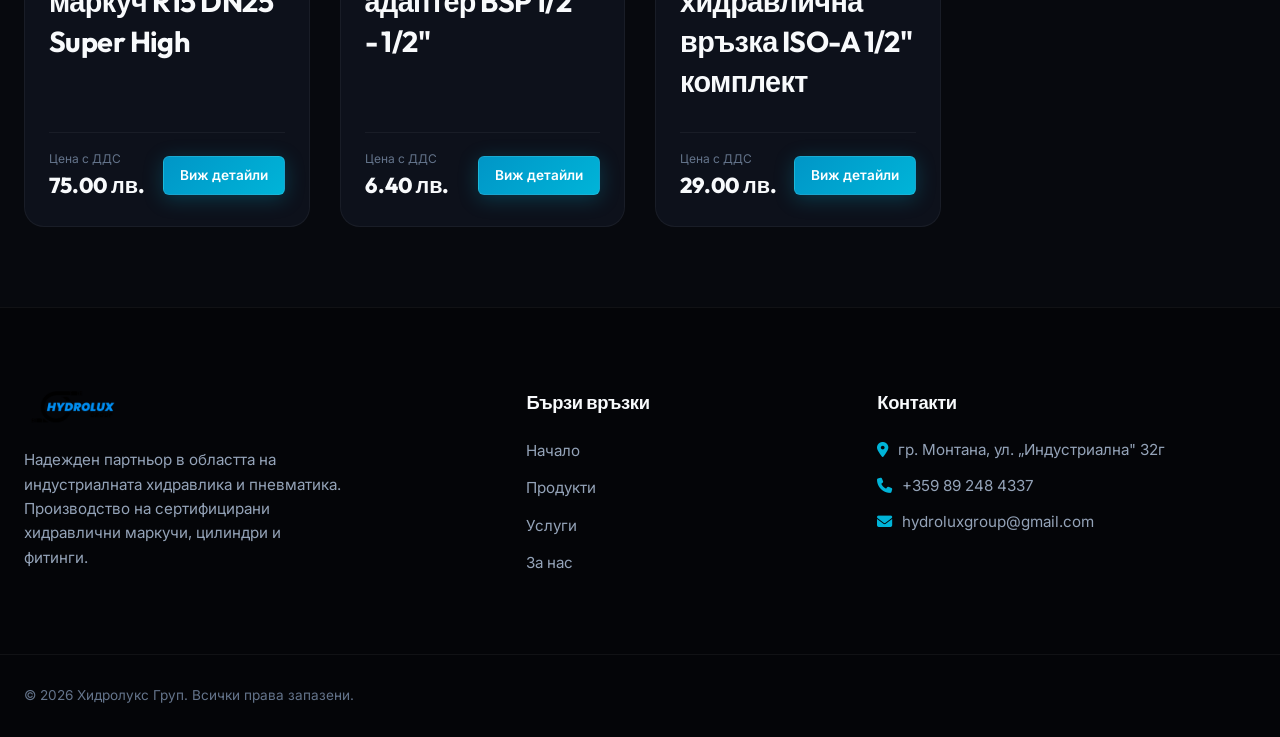
==== commit 2a080b34: "Updated logo with official Hydrolux Group logo across header and footer on all pages" ====
--- a/product-1.html
+++ b/product-1.html
@@ -13,10 +13,7 @@
 <!-- Header -->
 <header id="main-header">
   <div class="container nav-container">
-    <a href="index.html" class="logo">
-      <i class="fa-solid fa-gears"></i>
-      <span>ХИДРОЛУКС ГРУП</span>
-    </a>
+    <a href="index.html" class="logo"><img src="assets/logo.png" alt="Хидролукс Груп" class="logo-img"></a>
     <nav id="nav-links">
       
 <a href="index.html">Начало</a>
@@ -255,7 +252,7 @@
 <footer>
   <div class="container footer-grid">
     <div class="footer-brand">
-      <h3>ХИДРОЛУКС ГРУП</h3>
+      <img src="assets/logo.png" alt="Хидролукс Груп" class="logo-img" style="margin-bottom: 20px; max-height: 40px;">
       <p>Надежден партньор в областта на индустриалната хидравлика и пневматика. Производство на сертифицирани хидравлични маркучи, цилиндри и фитинги.</p>
     </div>
     <div class="footer-links">
--- a/style.css
+++ b/style.css
@@ -463,6 +463,13 @@
     -webkit-text-fill-color: transparent;
 }
 
+.logo-img {
+    height: 48px;
+    width: auto;
+    object-fit: contain;
+    display: block;
+}
+
 nav {
     display: flex;
     align-items: center;
